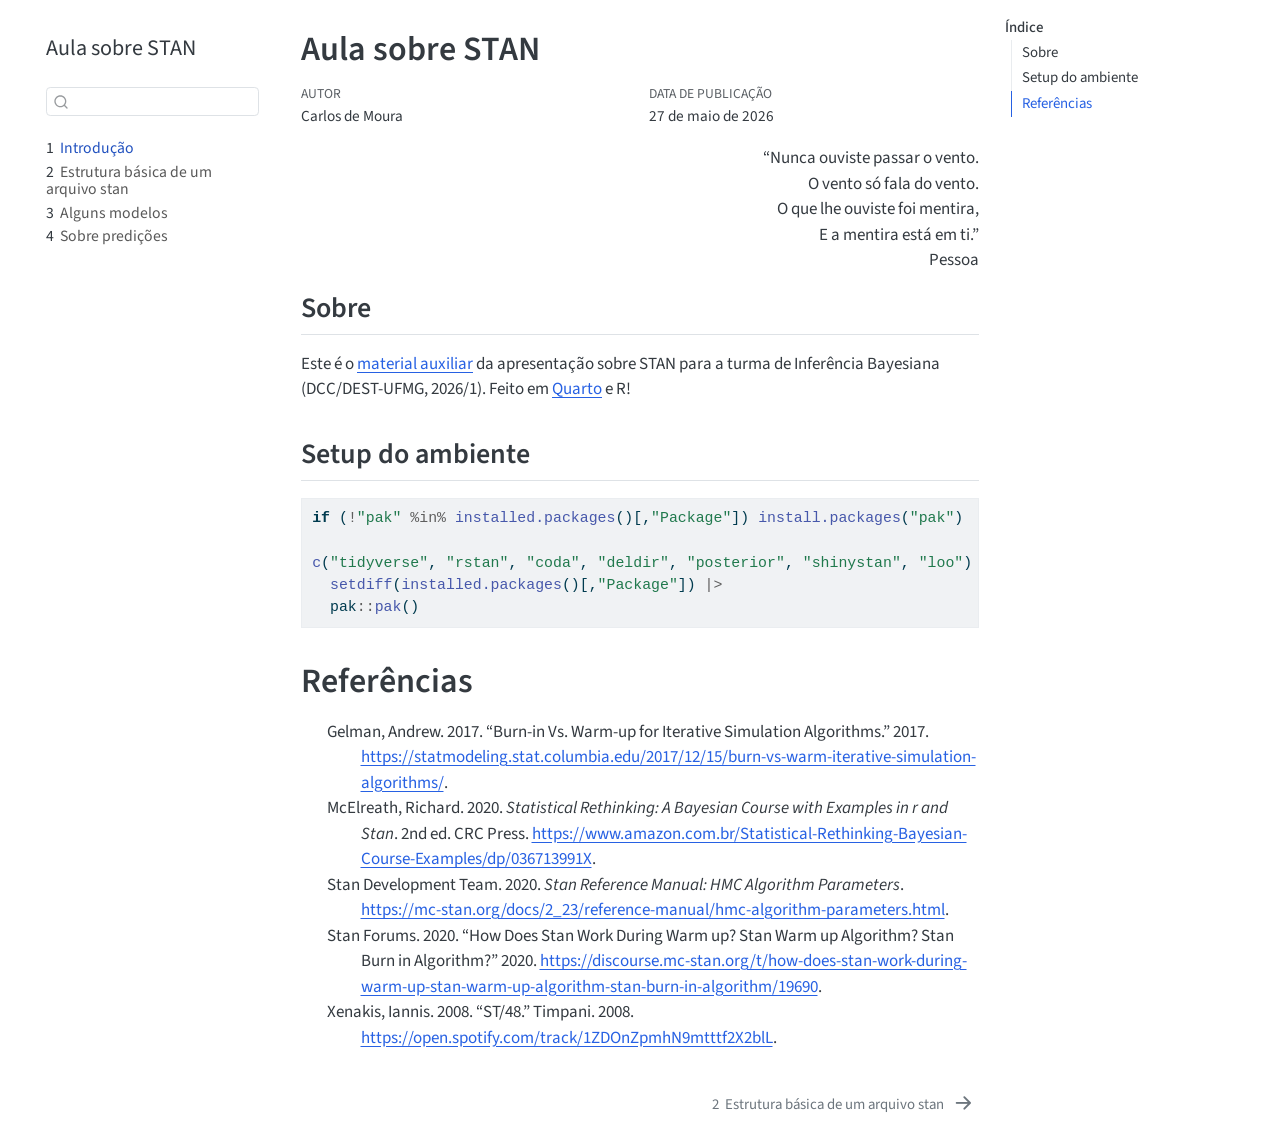
==== _book/index.html @ 3168f06a "test" ====
<!DOCTYPE html>
<html xmlns="http://www.w3.org/1999/xhtml" lang="pt" xml:lang="pt"><head>

<meta charset="utf-8">
<meta name="generator" content="quarto-1.8.26">

<meta name="viewport" content="width=device-width, initial-scale=1.0, user-scalable=yes">

<meta name="author" content="Carlos de Moura">

<title>Aula sobre STAN</title>
<style>
code{white-space: pre-wrap;}
span.smallcaps{font-variant: small-caps;}
div.columns{display: flex; gap: min(4vw, 1.5em);}
div.column{flex: auto; overflow-x: auto;}
div.hanging-indent{margin-left: 1.5em; text-indent: -1.5em;}
ul.task-list{list-style: none;}
ul.task-list li input[type="checkbox"] {
  width: 0.8em;
  margin: 0 0.8em 0.2em -1em; /* quarto-specific, see https://github.com/quarto-dev/quarto-cli/issues/4556 */ 
  vertical-align: middle;
}
/* CSS for syntax highlighting */
html { -webkit-text-size-adjust: 100%; }
pre > code.sourceCode { white-space: pre; position: relative; }
pre > code.sourceCode > span { display: inline-block; line-height: 1.25; }
pre > code.sourceCode > span:empty { height: 1.2em; }
.sourceCode { overflow: visible; }
code.sourceCode > span { color: inherit; text-decoration: inherit; }
div.sourceCode { margin: 1em 0; }
pre.sourceCode { margin: 0; }
@media screen {
div.sourceCode { overflow: auto; }
}
@media print {
pre > code.sourceCode { white-space: pre-wrap; }
pre > code.sourceCode > span { text-indent: -5em; padding-left: 5em; }
}
pre.numberSource code
  { counter-reset: source-line 0; }
pre.numberSource code > span
  { position: relative; left: -4em; counter-increment: source-line; }
pre.numberSource code > span > a:first-child::before
  { content: counter(source-line);
    position: relative; left: -1em; text-align: right; vertical-align: baseline;
    border: none; display: inline-block;
    -webkit-touch-callout: none; -webkit-user-select: none;
    -khtml-user-select: none; -moz-user-select: none;
    -ms-user-select: none; user-select: none;
    padding: 0 4px; width: 4em;
  }
pre.numberSource { margin-left: 3em;  padding-left: 4px; }
div.sourceCode
  {   }
@media screen {
pre > code.sourceCode > span > a:first-child::before { text-decoration: underline; }
}
/* CSS for citations */
div.csl-bib-body { }
div.csl-entry {
  clear: both;
  margin-bottom: 0em;
}
.hanging-indent div.csl-entry {
  margin-left:2em;
  text-indent:-2em;
}
div.csl-left-margin {
  min-width:2em;
  float:left;
}
div.csl-right-inline {
  margin-left:2em;
  padding-left:1em;
}
div.csl-indent {
  margin-left: 2em;
}</style>


<script src="site_libs/quarto-nav/quarto-nav.js"></script>
<script src="site_libs/quarto-nav/headroom.min.js"></script>
<script src="site_libs/clipboard/clipboard.min.js"></script>
<script src="site_libs/quarto-search/autocomplete.umd.js"></script>
<script src="site_libs/quarto-search/fuse.min.js"></script>
<script src="site_libs/quarto-search/quarto-search.js"></script>
<meta name="quarto:offset" content="./">
<link href="./basics.html" rel="next">
<script src="site_libs/quarto-html/quarto.js" type="module"></script>
<script src="site_libs/quarto-html/tabsets/tabsets.js" type="module"></script>
<script src="site_libs/quarto-html/axe/axe-check.js" type="module"></script>
<script src="site_libs/quarto-html/popper.min.js"></script>
<script src="site_libs/quarto-html/tippy.umd.min.js"></script>
<script src="site_libs/quarto-html/anchor.min.js"></script>
<link href="site_libs/quarto-html/tippy.css" rel="stylesheet">
<link href="site_libs/quarto-html/quarto-syntax-highlighting-587c61ba64f3a5504c4d52d930310e48.css" rel="stylesheet" id="quarto-text-highlighting-styles">
<script src="site_libs/bootstrap/bootstrap.min.js"></script>
<link href="site_libs/bootstrap/bootstrap-icons.css" rel="stylesheet">
<link href="site_libs/bootstrap/bootstrap-f99d413f438961673f22afa6e1fcf549.min.css" rel="stylesheet" append-hash="true" id="quarto-bootstrap" data-mode="light">
<script id="quarto-search-options" type="application/json">{
  "location": "sidebar",
  "copy-button": false,
  "collapse-after": 3,
  "panel-placement": "start",
  "type": "textbox",
  "limit": 50,
  "keyboard-shortcut": [
    "f",
    "/",
    "s"
  ],
  "show-item-context": false,
  "language": {
    "search-no-results-text": "Nenhum resultado",
    "search-matching-documents-text": "documentos correspondentes",
    "search-copy-link-title": "Copiar link para a busca",
    "search-hide-matches-text": "Esconder correspondências adicionais",
    "search-more-match-text": "mais correspondência neste documento",
    "search-more-matches-text": "mais correspondências neste documento",
    "search-clear-button-title": "Limpar",
    "search-text-placeholder": "",
    "search-detached-cancel-button-title": "Cancelar",
    "search-submit-button-title": "Enviar",
    "search-label": "Procurar"
  }
}</script>


</head>

<body class="nav-sidebar floating quarto-light">

<div id="quarto-search-results"></div>
  <header id="quarto-header" class="headroom fixed-top">
  <nav class="quarto-secondary-nav">
    <div class="container-fluid d-flex">
      <button type="button" class="quarto-btn-toggle btn" data-bs-toggle="collapse" role="button" data-bs-target=".quarto-sidebar-collapse-item" aria-controls="quarto-sidebar" aria-expanded="false" aria-label="Alternar barra lateral" onclick="if (window.quartoToggleHeadroom) { window.quartoToggleHeadroom(); }">
        <i class="bi bi-layout-text-sidebar-reverse"></i>
      </button>
        <nav class="quarto-page-breadcrumbs" aria-label="breadcrumb"><ol class="breadcrumb"><li class="breadcrumb-item"><a href="./index.html"><span class="chapter-number">1</span>&nbsp; <span class="chapter-title">Introdução</span></a></li></ol></nav>
        <a class="flex-grow-1" role="navigation" data-bs-toggle="collapse" data-bs-target=".quarto-sidebar-collapse-item" aria-controls="quarto-sidebar" aria-expanded="false" aria-label="Alternar barra lateral" onclick="if (window.quartoToggleHeadroom) { window.quartoToggleHeadroom(); }">      
        </a>
      <button type="button" class="btn quarto-search-button" aria-label="Procurar" onclick="window.quartoOpenSearch();">
        <i class="bi bi-search"></i>
      </button>
    </div>
  </nav>
</header>
<!-- content -->
<div id="quarto-content" class="quarto-container page-columns page-rows-contents page-layout-article">
<!-- sidebar -->
  <nav id="quarto-sidebar" class="sidebar collapse collapse-horizontal quarto-sidebar-collapse-item sidebar-navigation floating overflow-auto">
    <div class="pt-lg-2 mt-2 text-left sidebar-header">
    <div class="sidebar-title mb-0 py-0">
      <a href="./">Aula sobre STAN</a> 
    </div>
      </div>
        <div class="mt-2 flex-shrink-0 align-items-center">
        <div class="sidebar-search">
        <div id="quarto-search" class="" title="Procurar"></div>
        </div>
        </div>
    <div class="sidebar-menu-container"> 
    <ul class="list-unstyled mt-1">
        <li class="sidebar-item">
  <div class="sidebar-item-container"> 
  <a href="./index.html" class="sidebar-item-text sidebar-link active">
 <span class="menu-text"><span class="chapter-number">1</span>&nbsp; <span class="chapter-title">Introdução</span></span></a>
  </div>
</li>
        <li class="sidebar-item">
  <div class="sidebar-item-container"> 
  <a href="./basics.html" class="sidebar-item-text sidebar-link">
 <span class="menu-text"><span class="chapter-number">2</span>&nbsp; <span class="chapter-title">Estrutura básica de um arquivo stan</span></span></a>
  </div>
</li>
        <li class="sidebar-item">
  <div class="sidebar-item-container"> 
  <a href="./models.html" class="sidebar-item-text sidebar-link">
 <span class="menu-text"><span class="chapter-number">3</span>&nbsp; <span class="chapter-title">Alguns modelos</span></span></a>
  </div>
</li>
        <li class="sidebar-item">
  <div class="sidebar-item-container"> 
  <a href="./pred.html" class="sidebar-item-text sidebar-link">
 <span class="menu-text"><span class="chapter-number">4</span>&nbsp; <span class="chapter-title">Sobre predições</span></span></a>
  </div>
</li>
    </ul>
    </div>
</nav>
<div id="quarto-sidebar-glass" class="quarto-sidebar-collapse-item" data-bs-toggle="collapse" data-bs-target=".quarto-sidebar-collapse-item"></div>
<!-- margin-sidebar -->
    <div id="quarto-margin-sidebar" class="sidebar margin-sidebar">
        <nav id="TOC" role="doc-toc" class="toc-active">
    <h2 id="toc-title">Índice</h2>
   
  <ul>
  <li><a href="#sobre" id="toc-sobre" class="nav-link active" data-scroll-target="#sobre">Sobre</a></li>
  <li><a href="#setup-do-ambiente" id="toc-setup-do-ambiente" class="nav-link" data-scroll-target="#setup-do-ambiente">Setup do ambiente</a></li>
  <li><a href="#referências" id="toc-referências" class="nav-link" data-scroll-target="#referências">Referências</a></li>
  </ul>
</nav>
    </div>
<!-- main -->
<main class="content" id="quarto-document-content">

<header id="title-block-header" class="quarto-title-block default">
<div class="quarto-title">
<h1 class="title">Aula sobre STAN</h1>
</div>



<div class="quarto-title-meta">

    <div>
    <div class="quarto-title-meta-heading">Autor</div>
    <div class="quarto-title-meta-contents">
             <p>Carlos de Moura </p>
          </div>
  </div>
    
    <div>
    <div class="quarto-title-meta-heading">Data de Publicação</div>
    <div class="quarto-title-meta-contents">
      <p class="date">27 de maio de 2026</p>
    </div>
  </div>
  
    
  </div>
  


</header>


<div style="text-align: right">
<p>“Nunca ouviste passar o vento.<br> O vento só fala do vento.<br> O que lhe ouviste foi mentira,<br> E a mentira está em ti.”<br> Pessoa</p>
</div>
<section id="sobre" class="level2 unnumbered">
<h2 class="unnumbered anchored" data-anchor-id="sobre">Sobre</h2>
<p>Este é o <a href="https://github.com/carlosdemoura/2026_aula_stan_dani">material auxiliar</a> da apresentação sobre STAN para a turma de Inferência Bayesiana (DCC/DEST-UFMG, 2026/1). Feito em <a href="https://quarto.org/">Quarto</a> e R!</p>
</section>
<section id="setup-do-ambiente" class="level2 unnumbered">
<h2 class="unnumbered anchored" data-anchor-id="setup-do-ambiente">Setup do ambiente</h2>
<div class="cell">
<div class="code-copy-outer-scaffold"><div class="sourceCode cell-code" id="cb1"><pre class="sourceCode r code-with-copy"><code class="sourceCode r"><span id="cb1-1"><a href="#cb1-1" aria-hidden="true" tabindex="-1"></a><span class="cf">if</span> (<span class="sc">!</span><span class="st">"pak"</span> <span class="sc">%in%</span> <span class="fu">installed.packages</span>()[,<span class="st">"Package"</span>]) <span class="fu">install.packages</span>(<span class="st">"pak"</span>)</span>
<span id="cb1-2"><a href="#cb1-2" aria-hidden="true" tabindex="-1"></a></span>
<span id="cb1-3"><a href="#cb1-3" aria-hidden="true" tabindex="-1"></a><span class="fu">c</span>(<span class="st">"tidyverse"</span>, <span class="st">"rstan"</span>, <span class="st">"coda"</span>, <span class="st">"deldir"</span>, <span class="st">"posterior"</span>, <span class="st">"shinystan"</span>, <span class="st">"loo"</span>) <span class="sc">|&gt;</span></span>
<span id="cb1-4"><a href="#cb1-4" aria-hidden="true" tabindex="-1"></a>  <span class="fu">setdiff</span>(<span class="fu">installed.packages</span>()[,<span class="st">"Package"</span>]) <span class="sc">|&gt;</span></span>
<span id="cb1-5"><a href="#cb1-5" aria-hidden="true" tabindex="-1"></a>  pak<span class="sc">::</span><span class="fu">pak</span>()</span></code></pre></div><button title="Copiar para a área de transferência" class="code-copy-button"><i class="bi"></i></button></div>
</div>
</section>
<section id="referências" class="level1 unnumbered">
<h1 class="unnumbered">Referências</h1>
<div id="refs" class="references csl-bib-body hanging-indent" data-entry-spacing="0" role="list">
<div id="ref-gelman_burnin" class="csl-entry" role="listitem">
Gelman, Andrew. 2017. <span>“Burn-in Vs. Warm-up for Iterative
Simulation Algorithms.”</span> 2017. <a href="https://statmodeling.stat.columbia.edu/2017/12/15/burn-vs-warm-iterative-simulation-algorithms/">https://statmodeling.stat.columbia.edu/2017/12/15/burn-vs-warm-iterative-simulation-algorithms/</a>.
</div>
<div id="ref-mcelreath" class="csl-entry" role="listitem">
McElreath, Richard. 2020. <em>Statistical Rethinking: A Bayesian Course
with Examples in r and Stan</em>. 2nd ed. CRC Press. <a href="https://www.amazon.com.br/Statistical-Rethinking-Bayesian-Course-Examples/dp/036713991X">https://www.amazon.com.br/Statistical-Rethinking-Bayesian-Course-Examples/dp/036713991X</a>.
</div>
<div id="ref-stan_reference_manual" class="csl-entry" role="listitem">
Stan Development Team. 2020. <em>Stan Reference Manual: HMC Algorithm
Parameters</em>. <a href="https://mc-stan.org/docs/2_23/reference-manual/hmc-algorithm-parameters.html">https://mc-stan.org/docs/2_23/reference-manual/hmc-algorithm-parameters.html</a>.
</div>
<div id="ref-stan_forum_warmup" class="csl-entry" role="listitem">
Stan Forums. 2020. <span>“How Does Stan Work During Warm up? Stan Warm
up Algorithm? Stan Burn in Algorithm?”</span> 2020. <a href="https://discourse.mc-stan.org/t/how-does-stan-work-during-warm-up-stan-warm-up-algorithm-stan-burn-in-algorithm/19690">https://discourse.mc-stan.org/t/how-does-stan-work-during-warm-up-stan-warm-up-algorithm-stan-burn-in-algorithm/19690</a>.
</div>
<div id="ref-xenakis" class="csl-entry" role="listitem">
Xenakis, Iannis. 2008. <span>“ST/48.”</span> Timpani. 2008. <a href="https://open.spotify.com/track/1ZDOnZpmhN9mtttf2X2blL">https://open.spotify.com/track/1ZDOnZpmhN9mtttf2X2blL</a>.
</div>
</div>


</section>

</main> <!-- /main -->
<script id="quarto-html-after-body" type="application/javascript">
  window.document.addEventListener("DOMContentLoaded", function (event) {
    const icon = "";
    const anchorJS = new window.AnchorJS();
    anchorJS.options = {
      placement: 'right',
      icon: icon
    };
    anchorJS.add('.anchored');
    const isCodeAnnotation = (el) => {
      for (const clz of el.classList) {
        if (clz.startsWith('code-annotation-')) {                     
          return true;
        }
      }
      return false;
    }
    const onCopySuccess = function(e) {
      // button target
      const button = e.trigger;
      // don't keep focus
      button.blur();
      // flash "checked"
      button.classList.add('code-copy-button-checked');
      var currentTitle = button.getAttribute("title");
      button.setAttribute("title", "Copiada");
      let tooltip;
      if (window.bootstrap) {
        button.setAttribute("data-bs-toggle", "tooltip");
        button.setAttribute("data-bs-placement", "left");
        button.setAttribute("data-bs-title", "Copiada");
        tooltip = new bootstrap.Tooltip(button, 
          { trigger: "manual", 
            customClass: "code-copy-button-tooltip",
            offset: [0, -8]});
        tooltip.show();    
      }
      setTimeout(function() {
        if (tooltip) {
          tooltip.hide();
          button.removeAttribute("data-bs-title");
          button.removeAttribute("data-bs-toggle");
          button.removeAttribute("data-bs-placement");
        }
        button.setAttribute("title", currentTitle);
        button.classList.remove('code-copy-button-checked');
      }, 1000);
      // clear code selection
      e.clearSelection();
    }
    const getTextToCopy = function(trigger) {
      const outerScaffold = trigger.parentElement.cloneNode(true);
      const codeEl = outerScaffold.querySelector('code');
      for (const childEl of codeEl.children) {
        if (isCodeAnnotation(childEl)) {
          childEl.remove();
        }
      }
      return codeEl.innerText;
    }
    const clipboard = new window.ClipboardJS('.code-copy-button:not([data-in-quarto-modal])', {
      text: getTextToCopy
    });
    clipboard.on('success', onCopySuccess);
    if (window.document.getElementById('quarto-embedded-source-code-modal')) {
      const clipboardModal = new window.ClipboardJS('.code-copy-button[data-in-quarto-modal]', {
        text: getTextToCopy,
        container: window.document.getElementById('quarto-embedded-source-code-modal')
      });
      clipboardModal.on('success', onCopySuccess);
    }
      var localhostRegex = new RegExp(/^(?:http|https):\/\/localhost\:?[0-9]*\//);
      var mailtoRegex = new RegExp(/^mailto:/);
        var filterRegex = new RegExp('/' + window.location.host + '/');
      var isInternal = (href) => {
          return filterRegex.test(href) || localhostRegex.test(href) || mailtoRegex.test(href);
      }
      // Inspect non-navigation links and adorn them if external
     var links = window.document.querySelectorAll('a[href]:not(.nav-link):not(.navbar-brand):not(.toc-action):not(.sidebar-link):not(.sidebar-item-toggle):not(.pagination-link):not(.no-external):not([aria-hidden]):not(.dropdown-item):not(.quarto-navigation-tool):not(.about-link)');
      for (var i=0; i<links.length; i++) {
        const link = links[i];
        if (!isInternal(link.href)) {
          // undo the damage that might have been done by quarto-nav.js in the case of
          // links that we want to consider external
          if (link.dataset.originalHref !== undefined) {
            link.href = link.dataset.originalHref;
          }
        }
      }
    function tippyHover(el, contentFn, onTriggerFn, onUntriggerFn) {
      const config = {
        allowHTML: true,
        maxWidth: 500,
        delay: 100,
        arrow: false,
        appendTo: function(el) {
            return el.parentElement;
        },
        interactive: true,
        interactiveBorder: 10,
        theme: 'quarto',
        placement: 'bottom-start',
      };
      if (contentFn) {
        config.content = contentFn;
      }
      if (onTriggerFn) {
        config.onTrigger = onTriggerFn;
      }
      if (onUntriggerFn) {
        config.onUntrigger = onUntriggerFn;
      }
      window.tippy(el, config); 
    }
    const noterefs = window.document.querySelectorAll('a[role="doc-noteref"]');
    for (var i=0; i<noterefs.length; i++) {
      const ref = noterefs[i];
      tippyHover(ref, function() {
        // use id or data attribute instead here
        let href = ref.getAttribute('data-footnote-href') || ref.getAttribute('href');
        try { href = new URL(href).hash; } catch {}
        const id = href.replace(/^#\/?/, "");
        const note = window.document.getElementById(id);
        if (note) {
          return note.innerHTML;
        } else {
          return "";
        }
      });
    }
    const xrefs = window.document.querySelectorAll('a.quarto-xref');
    const processXRef = (id, note) => {
      // Strip column container classes
      const stripColumnClz = (el) => {
        el.classList.remove("page-full", "page-columns");
        if (el.children) {
          for (const child of el.children) {
            stripColumnClz(child);
          }
        }
      }
      stripColumnClz(note)
      if (id === null || id.startsWith('sec-')) {
        // Special case sections, only their first couple elements
        const container = document.createElement("div");
        if (note.children && note.children.length > 2) {
          container.appendChild(note.children[0].cloneNode(true));
          for (let i = 1; i < note.children.length; i++) {
            const child = note.children[i];
            if (child.tagName === "P" && child.innerText === "") {
              continue;
            } else {
              container.appendChild(child.cloneNode(true));
              break;
            }
          }
          if (window.Quarto?.typesetMath) {
            window.Quarto.typesetMath(container);
          }
          return container.innerHTML
        } else {
          if (window.Quarto?.typesetMath) {
            window.Quarto.typesetMath(note);
          }
          return note.innerHTML;
        }
      } else {
        // Remove any anchor links if they are present
        const anchorLink = note.querySelector('a.anchorjs-link');
        if (anchorLink) {
          anchorLink.remove();
        }
        if (window.Quarto?.typesetMath) {
          window.Quarto.typesetMath(note);
        }
        if (note.classList.contains("callout")) {
          return note.outerHTML;
        } else {
          return note.innerHTML;
        }
      }
    }
    for (var i=0; i<xrefs.length; i++) {
      const xref = xrefs[i];
      tippyHover(xref, undefined, function(instance) {
        instance.disable();
        let url = xref.getAttribute('href');
        let hash = undefined; 
        if (url.startsWith('#')) {
          hash = url;
        } else {
          try { hash = new URL(url).hash; } catch {}
        }
        if (hash) {
          const id = hash.replace(/^#\/?/, "");
          const note = window.document.getElementById(id);
          if (note !== null) {
            try {
              const html = processXRef(id, note.cloneNode(true));
              instance.setContent(html);
            } finally {
              instance.enable();
              instance.show();
            }
          } else {
            // See if we can fetch this
            fetch(url.split('#')[0])
            .then(res => res.text())
            .then(html => {
              const parser = new DOMParser();
              const htmlDoc = parser.parseFromString(html, "text/html");
              const note = htmlDoc.getElementById(id);
              if (note !== null) {
                const html = processXRef(id, note);
                instance.setContent(html);
              } 
            }).finally(() => {
              instance.enable();
              instance.show();
            });
          }
        } else {
          // See if we can fetch a full url (with no hash to target)
          // This is a special case and we should probably do some content thinning / targeting
          fetch(url)
          .then(res => res.text())
          .then(html => {
            const parser = new DOMParser();
            const htmlDoc = parser.parseFromString(html, "text/html");
            const note = htmlDoc.querySelector('main.content');
            if (note !== null) {
              // This should only happen for chapter cross references
              // (since there is no id in the URL)
              // remove the first header
              if (note.children.length > 0 && note.children[0].tagName === "HEADER") {
                note.children[0].remove();
              }
              const html = processXRef(null, note);
              instance.setContent(html);
            } 
          }).finally(() => {
            instance.enable();
            instance.show();
          });
        }
      }, function(instance) {
      });
    }
        let selectedAnnoteEl;
        const selectorForAnnotation = ( cell, annotation) => {
          let cellAttr = 'data-code-cell="' + cell + '"';
          let lineAttr = 'data-code-annotation="' +  annotation + '"';
          const selector = 'span[' + cellAttr + '][' + lineAttr + ']';
          return selector;
        }
        const selectCodeLines = (annoteEl) => {
          const doc = window.document;
          const targetCell = annoteEl.getAttribute("data-target-cell");
          const targetAnnotation = annoteEl.getAttribute("data-target-annotation");
          const annoteSpan = window.document.querySelector(selectorForAnnotation(targetCell, targetAnnotation));
          const lines = annoteSpan.getAttribute("data-code-lines").split(",");
          const lineIds = lines.map((line) => {
            return targetCell + "-" + line;
          })
          let top = null;
          let height = null;
          let parent = null;
          if (lineIds.length > 0) {
              //compute the position of the single el (top and bottom and make a div)
              const el = window.document.getElementById(lineIds[0]);
              top = el.offsetTop;
              height = el.offsetHeight;
              parent = el.parentElement.parentElement;
            if (lineIds.length > 1) {
              const lastEl = window.document.getElementById(lineIds[lineIds.length - 1]);
              const bottom = lastEl.offsetTop + lastEl.offsetHeight;
              height = bottom - top;
            }
            if (top !== null && height !== null && parent !== null) {
              // cook up a div (if necessary) and position it 
              let div = window.document.getElementById("code-annotation-line-highlight");
              if (div === null) {
                div = window.document.createElement("div");
                div.setAttribute("id", "code-annotation-line-highlight");
                div.style.position = 'absolute';
                parent.appendChild(div);
              }
              div.style.top = top - 2 + "px";
              div.style.height = height + 4 + "px";
              div.style.left = 0;
              let gutterDiv = window.document.getElementById("code-annotation-line-highlight-gutter");
              if (gutterDiv === null) {
                gutterDiv = window.document.createElement("div");
                gutterDiv.setAttribute("id", "code-annotation-line-highlight-gutter");
                gutterDiv.style.position = 'absolute';
                const codeCell = window.document.getElementById(targetCell);
                const gutter = codeCell.querySelector('.code-annotation-gutter');
                gutter.appendChild(gutterDiv);
              }
              gutterDiv.style.top = top - 2 + "px";
              gutterDiv.style.height = height + 4 + "px";
            }
            selectedAnnoteEl = annoteEl;
          }
        };
        const unselectCodeLines = () => {
          const elementsIds = ["code-annotation-line-highlight", "code-annotation-line-highlight-gutter"];
          elementsIds.forEach((elId) => {
            const div = window.document.getElementById(elId);
            if (div) {
              div.remove();
            }
          });
          selectedAnnoteEl = undefined;
        };
          // Handle positioning of the toggle
      window.addEventListener(
        "resize",
        throttle(() => {
          elRect = undefined;
          if (selectedAnnoteEl) {
            selectCodeLines(selectedAnnoteEl);
          }
        }, 10)
      );
      function throttle(fn, ms) {
      let throttle = false;
      let timer;
        return (...args) => {
          if(!throttle) { // first call gets through
              fn.apply(this, args);
              throttle = true;
          } else { // all the others get throttled
              if(timer) clearTimeout(timer); // cancel #2
              timer = setTimeout(() => {
                fn.apply(this, args);
                timer = throttle = false;
              }, ms);
          }
        };
      }
        // Attach click handler to the DT
        const annoteDls = window.document.querySelectorAll('dt[data-target-cell]');
        for (const annoteDlNode of annoteDls) {
          annoteDlNode.addEventListener('click', (event) => {
            const clickedEl = event.target;
            if (clickedEl !== selectedAnnoteEl) {
              unselectCodeLines();
              const activeEl = window.document.querySelector('dt[data-target-cell].code-annotation-active');
              if (activeEl) {
                activeEl.classList.remove('code-annotation-active');
              }
              selectCodeLines(clickedEl);
              clickedEl.classList.add('code-annotation-active');
            } else {
              // Unselect the line
              unselectCodeLines();
              clickedEl.classList.remove('code-annotation-active');
            }
          });
        }
    const findCites = (el) => {
      const parentEl = el.parentElement;
      if (parentEl) {
        const cites = parentEl.dataset.cites;
        if (cites) {
          return {
            el,
            cites: cites.split(' ')
          };
        } else {
          return findCites(el.parentElement)
        }
      } else {
        return undefined;
      }
    };
    var bibliorefs = window.document.querySelectorAll('a[role="doc-biblioref"]');
    for (var i=0; i<bibliorefs.length; i++) {
      const ref = bibliorefs[i];
      const citeInfo = findCites(ref);
      if (citeInfo) {
        tippyHover(citeInfo.el, function() {
          var popup = window.document.createElement('div');
          citeInfo.cites.forEach(function(cite) {
            var citeDiv = window.document.createElement('div');
            citeDiv.classList.add('hanging-indent');
            citeDiv.classList.add('csl-entry');
            var biblioDiv = window.document.getElementById('ref-' + cite);
            if (biblioDiv) {
              citeDiv.innerHTML = biblioDiv.innerHTML;
            }
            popup.appendChild(citeDiv);
          });
          return popup.innerHTML;
        });
      }
    }
  });
  </script>
<nav class="page-navigation">
  <div class="nav-page nav-page-previous">
  </div>
  <div class="nav-page nav-page-next">
      <a href="./basics.html" class="pagination-link" aria-label="Estrutura básica de um arquivo stan">
        <span class="nav-page-text"><span class="chapter-number">2</span>&nbsp; <span class="chapter-title">Estrutura básica de um arquivo stan</span></span> <i class="bi bi-arrow-right-short"></i>
      </a>
  </div>
</nav>
</div> <!-- /content -->




</body></html>
---- _book/site_libs/quarto-html/tippy.css ----
.tippy-box[data-animation=fade][data-state=hidden]{opacity:0}[data-tippy-root]{max-width:calc(100vw - 10px)}.tippy-box{position:relative;background-color:#333;color:#fff;border-radius:4px;font-size:14px;line-height:1.4;white-space:normal;outline:0;transition-property:transform,visibility,opacity}.tippy-box[data-placement^=top]>.tippy-arrow{bottom:0}.tippy-box[data-placement^=top]>.tippy-arrow:before{bottom:-7px;left:0;border-width:8px 8px 0;border-top-color:initial;transform-origin:center top}.tippy-box[data-placement^=bottom]>.tippy-arrow{top:0}.tippy-box[data-placement^=bottom]>.tippy-arrow:before{top:-7px;left:0;border-width:0 8px 8px;border-bottom-color:initial;transform-origin:center bottom}.tippy-box[data-placement^=left]>.tippy-arrow{right:0}.tippy-box[data-placement^=left]>.tippy-arrow:before{border-width:8px 0 8px 8px;border-left-color:initial;right:-7px;transform-origin:center left}.tippy-box[data-placement^=right]>.tippy-arrow{left:0}.tippy-box[data-placement^=right]>.tippy-arrow:before{left:-7px;border-width:8px 8px 8px 0;border-right-color:initial;transform-origin:center right}.tippy-box[data-inertia][data-state=visible]{transition-timing-function:cubic-bezier(.54,1.5,.38,1.11)}.tippy-arrow{width:16px;height:16px;color:#333}.tippy-arrow:before{content:"";position:absolute;border-color:transparent;border-style:solid}.tippy-content{position:relative;padding:5px 9px;z-index:1}
---- _book/site_libs/quarto-html/quarto-syntax-highlighting-587c61ba64f3a5504c4d52d930310e48.css ----
/* quarto syntax highlight colors */
:root {
  --quarto-hl-ot-color: #003B4F;
  --quarto-hl-at-color: #657422;
  --quarto-hl-ss-color: #20794D;
  --quarto-hl-an-color: #5E5E5E;
  --quarto-hl-fu-color: #4758AB;
  --quarto-hl-st-color: #20794D;
  --quarto-hl-cf-color: #003B4F;
  --quarto-hl-op-color: #5E5E5E;
  --quarto-hl-er-color: #AD0000;
  --quarto-hl-bn-color: #AD0000;
  --quarto-hl-al-color: #AD0000;
  --quarto-hl-va-color: #111111;
  --quarto-hl-bu-color: inherit;
  --quarto-hl-ex-color: inherit;
  --quarto-hl-pp-color: #AD0000;
  --quarto-hl-in-color: #5E5E5E;
  --quarto-hl-vs-color: #20794D;
  --quarto-hl-wa-color: #5E5E5E;
  --quarto-hl-do-color: #5E5E5E;
  --quarto-hl-im-color: #00769E;
  --quarto-hl-ch-color: #20794D;
  --quarto-hl-dt-color: #AD0000;
  --quarto-hl-fl-color: #AD0000;
  --quarto-hl-co-color: #5E5E5E;
  --quarto-hl-cv-color: #5E5E5E;
  --quarto-hl-cn-color: #8f5902;
  --quarto-hl-sc-color: #5E5E5E;
  --quarto-hl-dv-color: #AD0000;
  --quarto-hl-kw-color: #003B4F;
}

/* other quarto variables */
:root {
  --quarto-font-monospace: SFMono-Regular, Menlo, Monaco, Consolas, "Liberation Mono", "Courier New", monospace;
}

/* syntax highlight based on Pandoc's rules */
pre > code.sourceCode > span {
  color: #003B4F;
}

code.sourceCode > span {
  color: #003B4F;
}

div.sourceCode,
div.sourceCode pre.sourceCode {
  color: #003B4F;
}

/* Normal */
code span {
  color: #003B4F;
}

/* Alert */
code span.al {
  color: #AD0000;
  font-style: inherit;
}

/* Annotation */
code span.an {
  color: #5E5E5E;
  font-style: inherit;
}

/* Attribute */
code span.at {
  color: #657422;
  font-style: inherit;
}

/* BaseN */
code span.bn {
  color: #AD0000;
  font-style: inherit;
}

/* BuiltIn */
code span.bu {
  font-style: inherit;
}

/* ControlFlow */
code span.cf {
  color: #003B4F;
  font-weight: bold;
  font-style: inherit;
}

/* Char */
code span.ch {
  color: #20794D;
  font-style: inherit;
}

/* Constant */
code span.cn {
  color: #8f5902;
  font-style: inherit;
}

/* Comment */
code span.co {
  color: #5E5E5E;
  font-style: inherit;
}

/* CommentVar */
code span.cv {
  color: #5E5E5E;
  font-style: italic;
}

/* Documentation */
code span.do {
  color: #5E5E5E;
  font-style: italic;
}

/* DataType */
code span.dt {
  color: #AD0000;
  font-style: inherit;
}

/* DecVal */
code span.dv {
  color: #AD0000;
  font-style: inherit;
}

/* Error */
code span.er {
  color: #AD0000;
  font-style: inherit;
}

/* Extension */
code span.ex {
  font-style: inherit;
}

/* Float */
code span.fl {
  color: #AD0000;
  font-style: inherit;
}

/* Function */
code span.fu {
  color: #4758AB;
  font-style: inherit;
}

/* Import */
code span.im {
  color: #00769E;
  font-style: inherit;
}

/* Information */
code span.in {
  color: #5E5E5E;
  font-style: inherit;
}

/* Keyword */
code span.kw {
  color: #003B4F;
  font-weight: bold;
  font-style: inherit;
}

/* Operator */
code span.op {
  color: #5E5E5E;
  font-style: inherit;
}

/* Other */
code span.ot {
  color: #003B4F;
  font-style: inherit;
}

/* Preprocessor */
code span.pp {
  color: #AD0000;
  font-style: inherit;
}

/* SpecialChar */
code span.sc {
  color: #5E5E5E;
  font-style: inherit;
}

/* SpecialString */
code span.ss {
  color: #20794D;
  font-style: inherit;
}

/* String */
code span.st {
  color: #20794D;
  font-style: inherit;
}

/* Variable */
code span.va {
  color: #111111;
  font-style: inherit;
}

/* VerbatimString */
code span.vs {
  color: #20794D;
  font-style: inherit;
}

/* Warning */
code span.wa {
  color: #5E5E5E;
  font-style: italic;
}

.prevent-inlining {
  content: "</";
}

/*# sourceMappingURL=2dce1cc6c82594539e1579de68416b47.css.map */
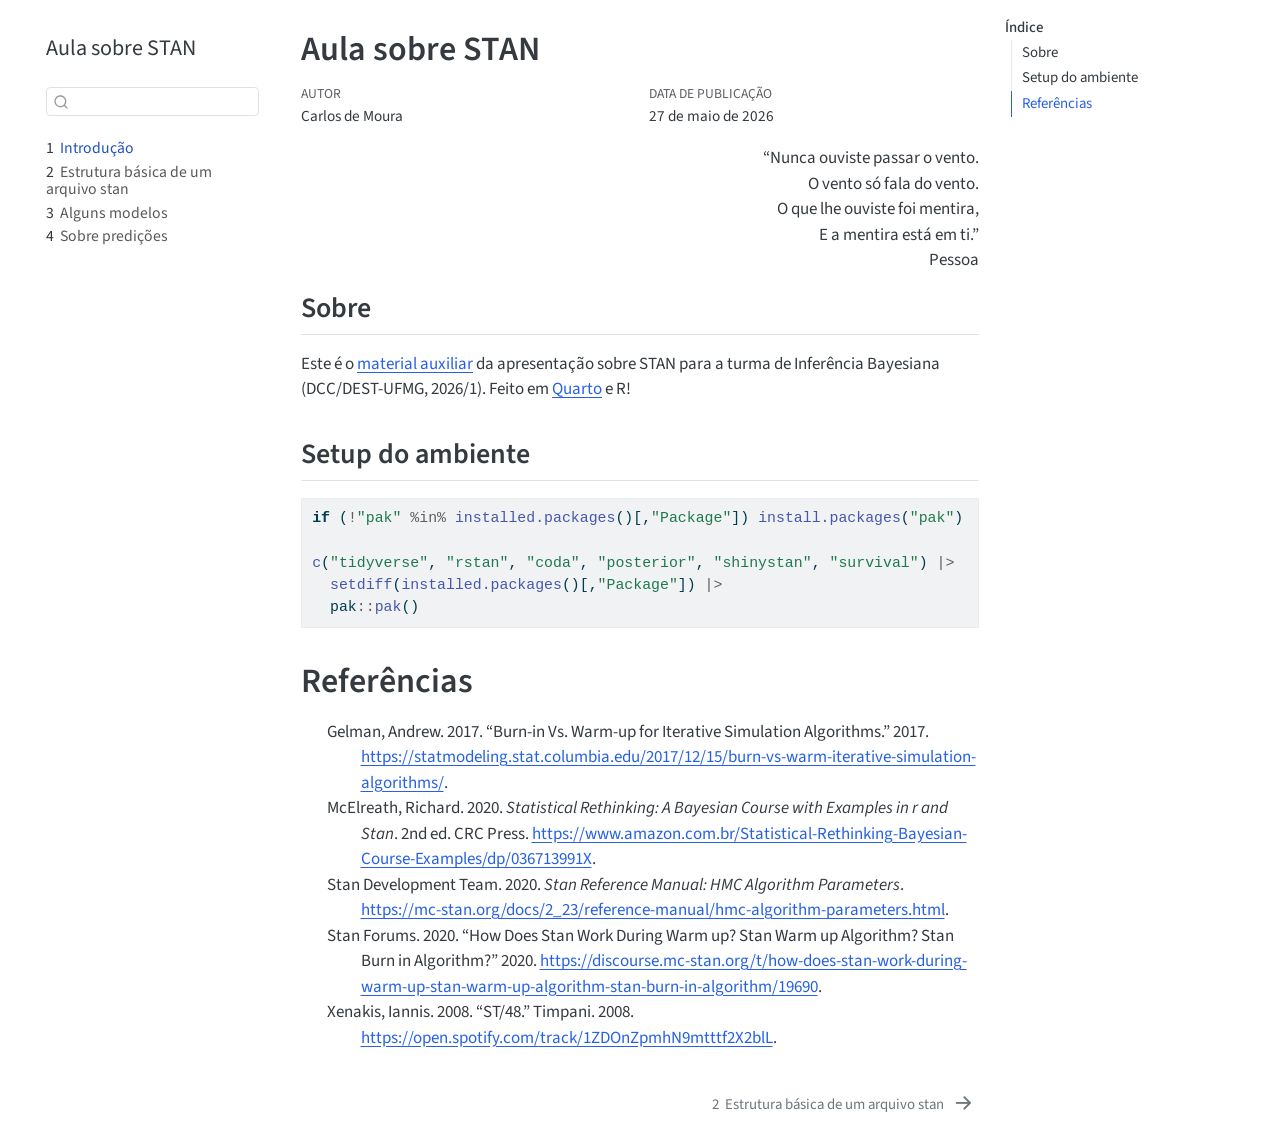
==== commit d5123670: "+isoladores" ====
--- a/_book/index.html
+++ b/_book/index.html
@@ -249,7 +249,7 @@
 <div class="cell">
 <div class="code-copy-outer-scaffold"><div class="sourceCode cell-code" id="cb1"><pre class="sourceCode r code-with-copy"><code class="sourceCode r"><span id="cb1-1"><a href="#cb1-1" aria-hidden="true" tabindex="-1"></a><span class="cf">if</span> (<span class="sc">!</span><span class="st">"pak"</span> <span class="sc">%in%</span> <span class="fu">installed.packages</span>()[,<span class="st">"Package"</span>]) <span class="fu">install.packages</span>(<span class="st">"pak"</span>)</span>
 <span id="cb1-2"><a href="#cb1-2" aria-hidden="true" tabindex="-1"></a></span>
-<span id="cb1-3"><a href="#cb1-3" aria-hidden="true" tabindex="-1"></a><span class="fu">c</span>(<span class="st">"tidyverse"</span>, <span class="st">"rstan"</span>, <span class="st">"coda"</span>, <span class="st">"deldir"</span>, <span class="st">"posterior"</span>, <span class="st">"shinystan"</span>, <span class="st">"loo"</span>) <span class="sc">|&gt;</span></span>
+<span id="cb1-3"><a href="#cb1-3" aria-hidden="true" tabindex="-1"></a><span class="fu">c</span>(<span class="st">"tidyverse"</span>, <span class="st">"rstan"</span>, <span class="st">"coda"</span>, <span class="st">"posterior"</span>, <span class="st">"shinystan"</span>, <span class="st">"survival"</span>) <span class="sc">|&gt;</span></span>
 <span id="cb1-4"><a href="#cb1-4" aria-hidden="true" tabindex="-1"></a>  <span class="fu">setdiff</span>(<span class="fu">installed.packages</span>()[,<span class="st">"Package"</span>]) <span class="sc">|&gt;</span></span>
 <span id="cb1-5"><a href="#cb1-5" aria-hidden="true" tabindex="-1"></a>  pak<span class="sc">::</span><span class="fu">pak</span>()</span></code></pre></div><button title="Copiar para a área de transferência" class="code-copy-button"><i class="bi"></i></button></div>
 </div>
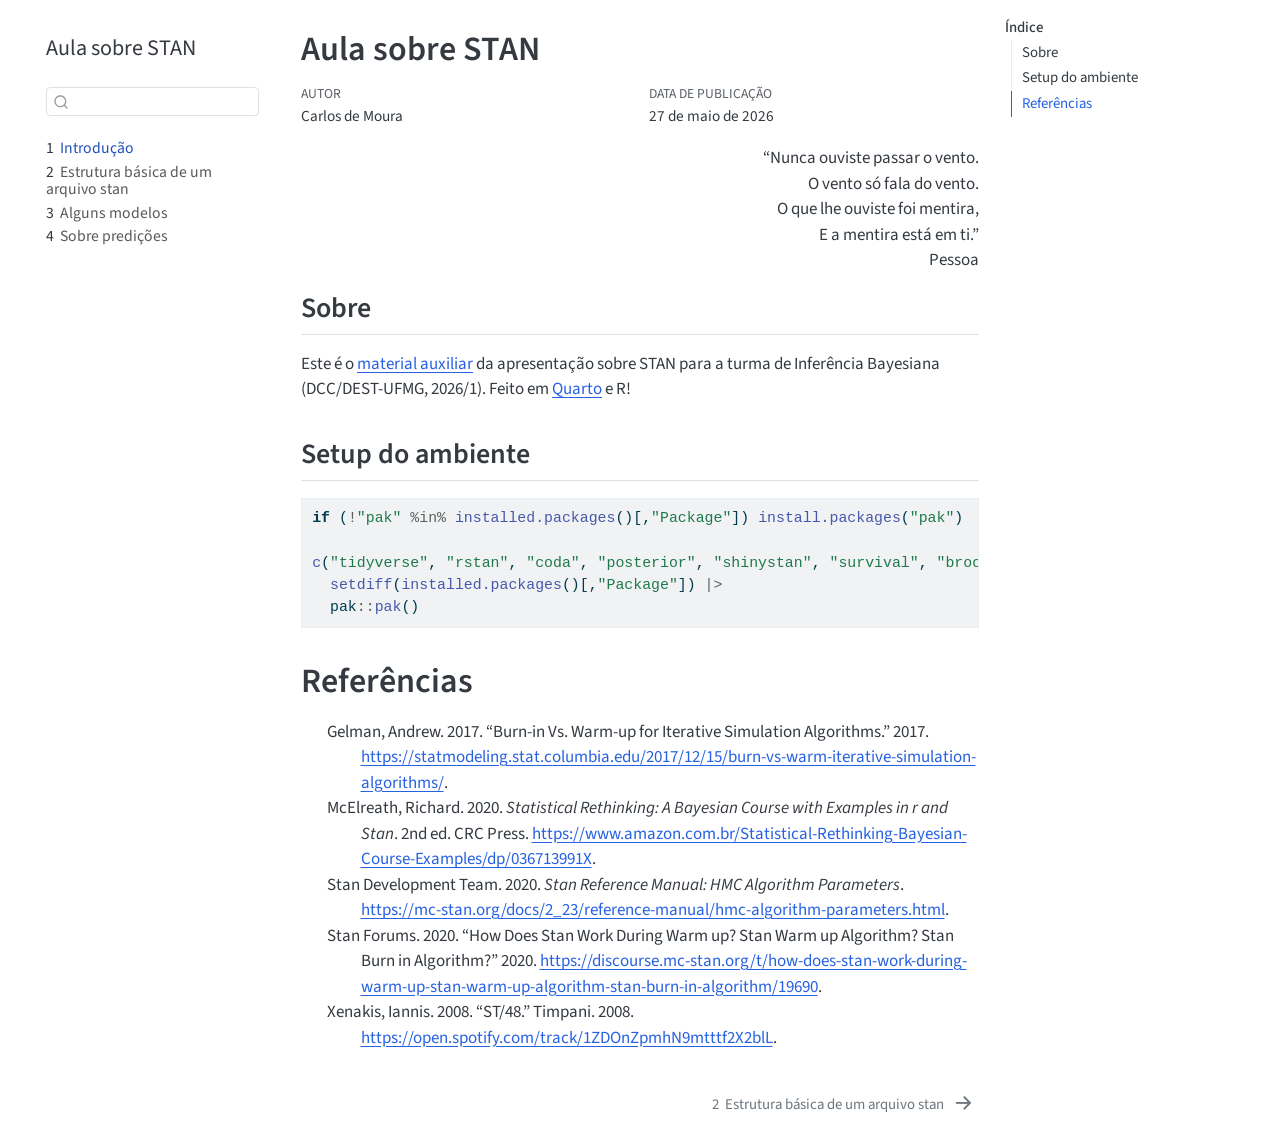
==== commit 4f4fccd1: "+surv" ====
--- a/_book/index.html
+++ b/_book/index.html
@@ -249,7 +249,7 @@
 <div class="cell">
 <div class="code-copy-outer-scaffold"><div class="sourceCode cell-code" id="cb1"><pre class="sourceCode r code-with-copy"><code class="sourceCode r"><span id="cb1-1"><a href="#cb1-1" aria-hidden="true" tabindex="-1"></a><span class="cf">if</span> (<span class="sc">!</span><span class="st">"pak"</span> <span class="sc">%in%</span> <span class="fu">installed.packages</span>()[,<span class="st">"Package"</span>]) <span class="fu">install.packages</span>(<span class="st">"pak"</span>)</span>
 <span id="cb1-2"><a href="#cb1-2" aria-hidden="true" tabindex="-1"></a></span>
-<span id="cb1-3"><a href="#cb1-3" aria-hidden="true" tabindex="-1"></a><span class="fu">c</span>(<span class="st">"tidyverse"</span>, <span class="st">"rstan"</span>, <span class="st">"coda"</span>, <span class="st">"posterior"</span>, <span class="st">"shinystan"</span>, <span class="st">"survival"</span>) <span class="sc">|&gt;</span></span>
+<span id="cb1-3"><a href="#cb1-3" aria-hidden="true" tabindex="-1"></a><span class="fu">c</span>(<span class="st">"tidyverse"</span>, <span class="st">"rstan"</span>, <span class="st">"coda"</span>, <span class="st">"posterior"</span>, <span class="st">"shinystan"</span>, <span class="st">"survival"</span>, <span class="st">"broom"</span>) <span class="sc">|&gt;</span></span>
 <span id="cb1-4"><a href="#cb1-4" aria-hidden="true" tabindex="-1"></a>  <span class="fu">setdiff</span>(<span class="fu">installed.packages</span>()[,<span class="st">"Package"</span>]) <span class="sc">|&gt;</span></span>
 <span id="cb1-5"><a href="#cb1-5" aria-hidden="true" tabindex="-1"></a>  pak<span class="sc">::</span><span class="fu">pak</span>()</span></code></pre></div><button title="Copiar para a área de transferência" class="code-copy-button"><i class="bi"></i></button></div>
 </div>
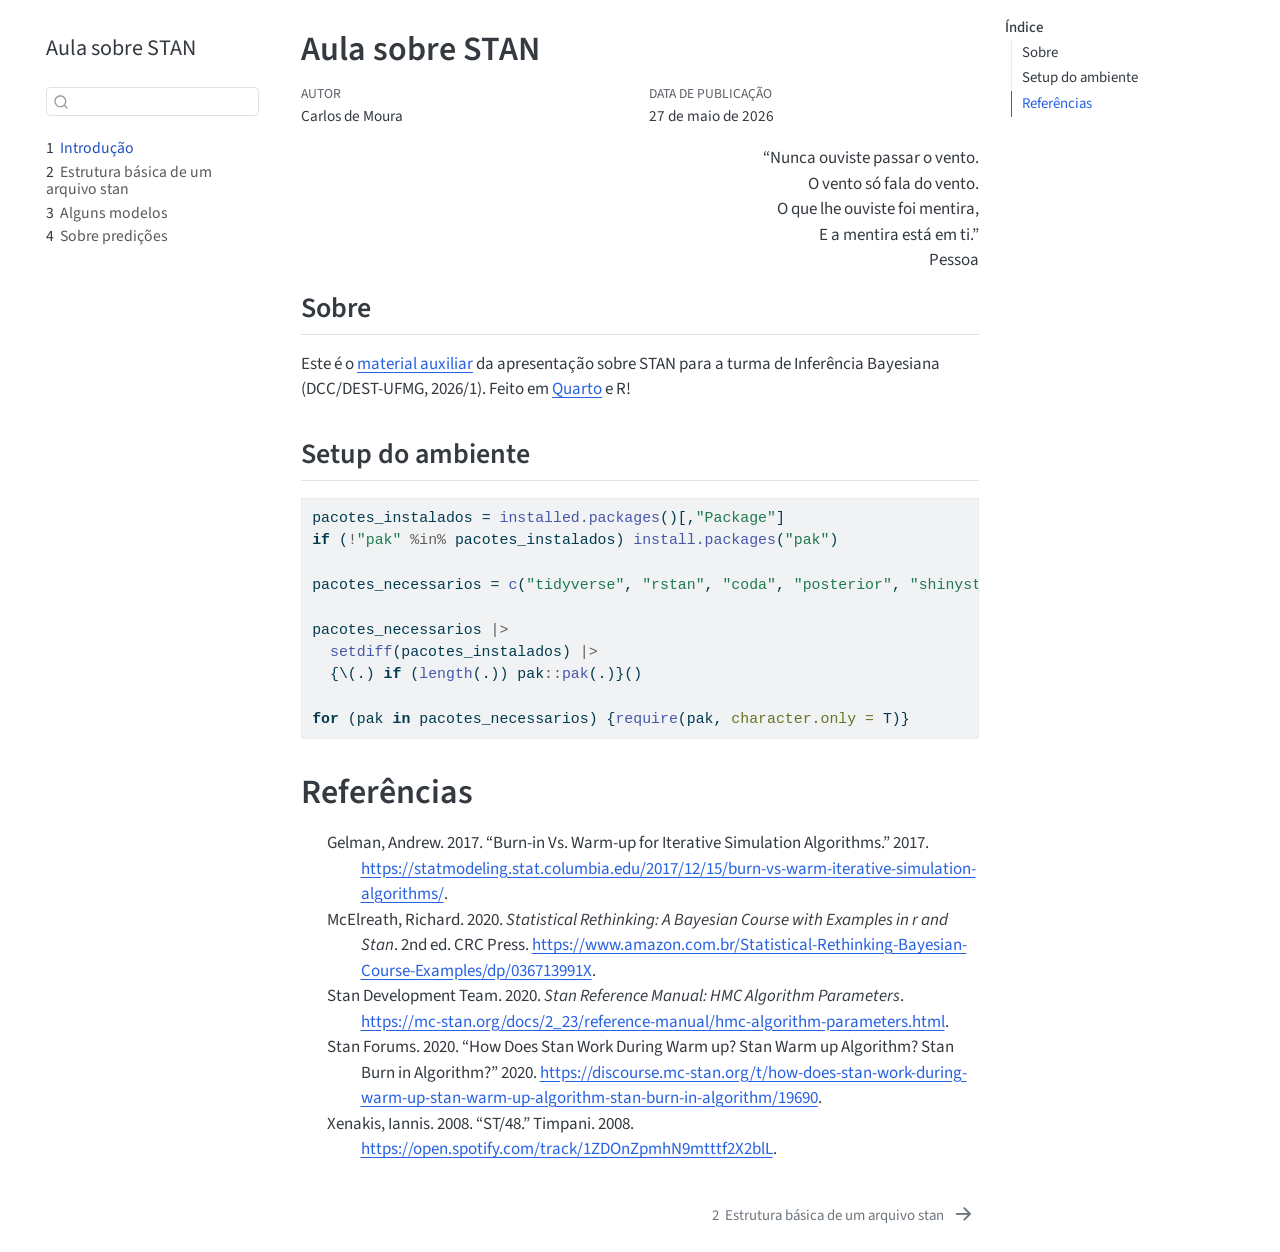
==== commit 6fdf7e24: "temp now sc" ====
--- a/_book/index.html
+++ b/_book/index.html
@@ -247,11 +247,16 @@
 <section id="setup-do-ambiente" class="level2 unnumbered">
 <h2 class="unnumbered anchored" data-anchor-id="setup-do-ambiente">Setup do ambiente</h2>
 <div class="cell">
-<div class="code-copy-outer-scaffold"><div class="sourceCode cell-code" id="cb1"><pre class="sourceCode r code-with-copy"><code class="sourceCode r"><span id="cb1-1"><a href="#cb1-1" aria-hidden="true" tabindex="-1"></a><span class="cf">if</span> (<span class="sc">!</span><span class="st">"pak"</span> <span class="sc">%in%</span> <span class="fu">installed.packages</span>()[,<span class="st">"Package"</span>]) <span class="fu">install.packages</span>(<span class="st">"pak"</span>)</span>
-<span id="cb1-2"><a href="#cb1-2" aria-hidden="true" tabindex="-1"></a></span>
-<span id="cb1-3"><a href="#cb1-3" aria-hidden="true" tabindex="-1"></a><span class="fu">c</span>(<span class="st">"tidyverse"</span>, <span class="st">"rstan"</span>, <span class="st">"coda"</span>, <span class="st">"posterior"</span>, <span class="st">"shinystan"</span>, <span class="st">"survival"</span>, <span class="st">"broom"</span>) <span class="sc">|&gt;</span></span>
-<span id="cb1-4"><a href="#cb1-4" aria-hidden="true" tabindex="-1"></a>  <span class="fu">setdiff</span>(<span class="fu">installed.packages</span>()[,<span class="st">"Package"</span>]) <span class="sc">|&gt;</span></span>
-<span id="cb1-5"><a href="#cb1-5" aria-hidden="true" tabindex="-1"></a>  pak<span class="sc">::</span><span class="fu">pak</span>()</span></code></pre></div><button title="Copiar para a área de transferência" class="code-copy-button"><i class="bi"></i></button></div>
+<div class="code-copy-outer-scaffold"><div class="sourceCode cell-code" id="cb1"><pre class="sourceCode r code-with-copy"><code class="sourceCode r"><span id="cb1-1"><a href="#cb1-1" aria-hidden="true" tabindex="-1"></a>pacotes_instalados <span class="ot">=</span> <span class="fu">installed.packages</span>()[,<span class="st">"Package"</span>]</span>
+<span id="cb1-2"><a href="#cb1-2" aria-hidden="true" tabindex="-1"></a><span class="cf">if</span> (<span class="sc">!</span><span class="st">"pak"</span> <span class="sc">%in%</span> pacotes_instalados) <span class="fu">install.packages</span>(<span class="st">"pak"</span>)</span>
+<span id="cb1-3"><a href="#cb1-3" aria-hidden="true" tabindex="-1"></a></span>
+<span id="cb1-4"><a href="#cb1-4" aria-hidden="true" tabindex="-1"></a>pacotes_necessarios <span class="ot">=</span> <span class="fu">c</span>(<span class="st">"tidyverse"</span>, <span class="st">"rstan"</span>, <span class="st">"coda"</span>, <span class="st">"posterior"</span>, <span class="st">"shinystan"</span>, <span class="st">"survival"</span>, <span class="st">"broom"</span>)</span>
+<span id="cb1-5"><a href="#cb1-5" aria-hidden="true" tabindex="-1"></a></span>
+<span id="cb1-6"><a href="#cb1-6" aria-hidden="true" tabindex="-1"></a>pacotes_necessarios <span class="sc">|&gt;</span></span>
+<span id="cb1-7"><a href="#cb1-7" aria-hidden="true" tabindex="-1"></a>  <span class="fu">setdiff</span>(pacotes_instalados) <span class="sc">|&gt;</span></span>
+<span id="cb1-8"><a href="#cb1-8" aria-hidden="true" tabindex="-1"></a>  {\(.) <span class="cf">if</span> (<span class="fu">length</span>(.)) pak<span class="sc">::</span><span class="fu">pak</span>(.)}()</span>
+<span id="cb1-9"><a href="#cb1-9" aria-hidden="true" tabindex="-1"></a></span>
+<span id="cb1-10"><a href="#cb1-10" aria-hidden="true" tabindex="-1"></a><span class="cf">for</span> (pak <span class="cf">in</span> pacotes_necessarios) {<span class="fu">require</span>(pak, <span class="at">character.only =</span> T)}</span></code></pre></div><button title="Copiar para a área de transferência" class="code-copy-button"><i class="bi"></i></button></div>
 </div>
 </section>
 <section id="referências" class="level1 unnumbered">
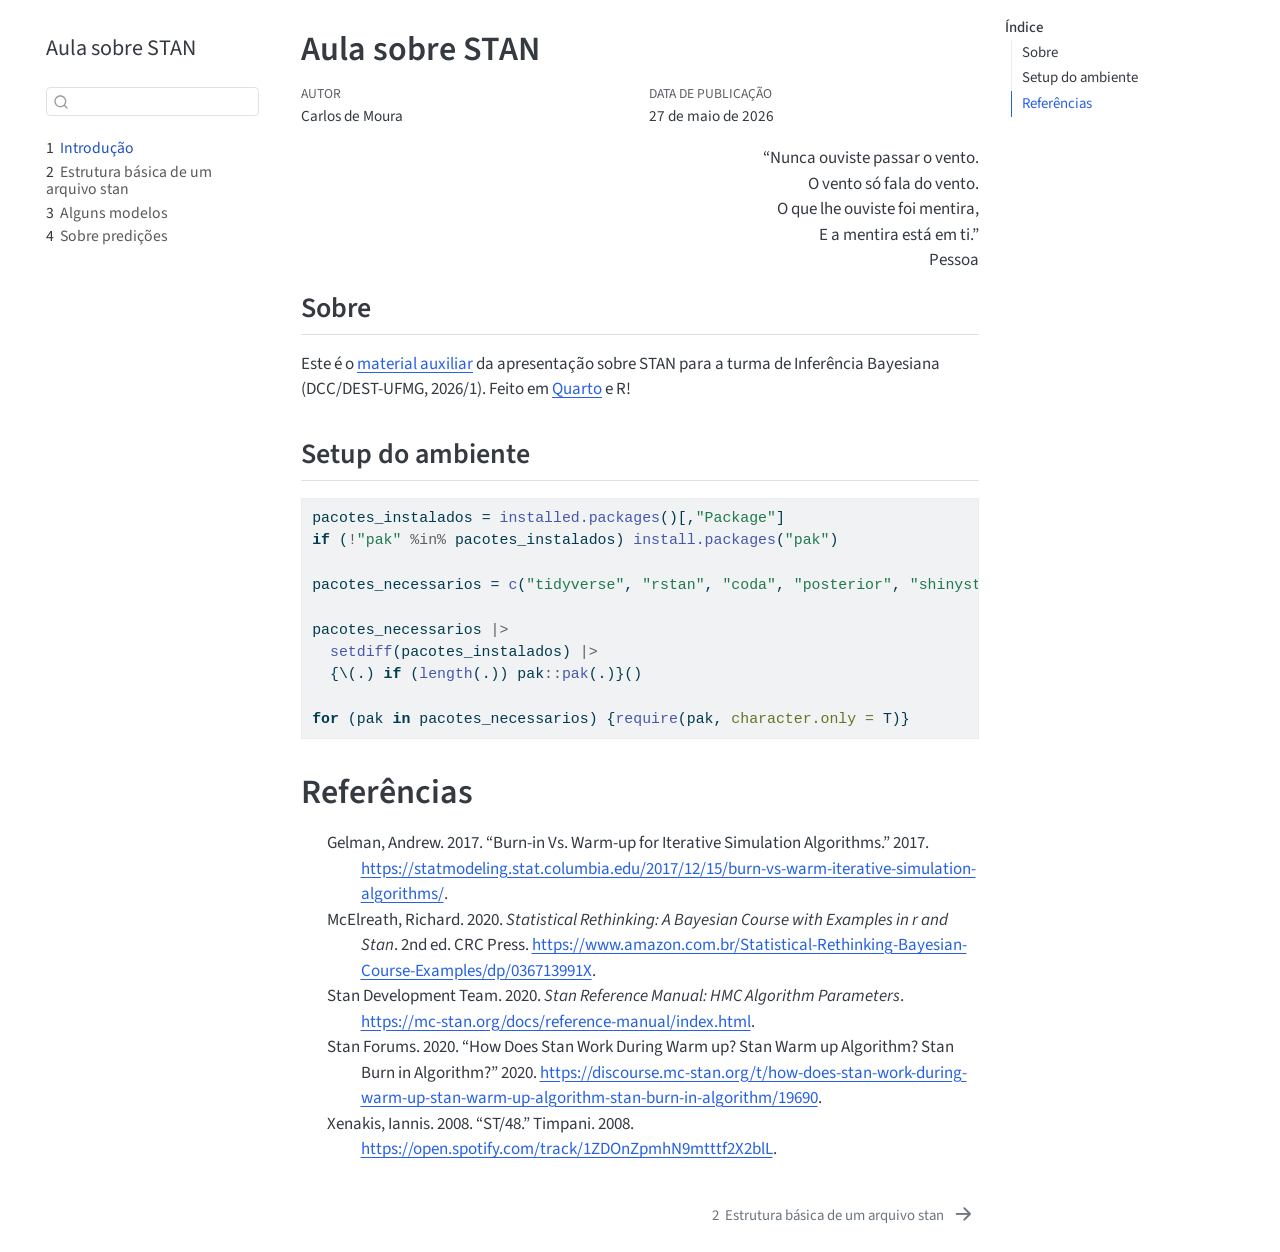
==== commit bd36fe1b: "+fa pred cv" ====
--- a/_book/index.html
+++ b/_book/index.html
@@ -250,7 +250,7 @@
 <div class="code-copy-outer-scaffold"><div class="sourceCode cell-code" id="cb1"><pre class="sourceCode r code-with-copy"><code class="sourceCode r"><span id="cb1-1"><a href="#cb1-1" aria-hidden="true" tabindex="-1"></a>pacotes_instalados <span class="ot">=</span> <span class="fu">installed.packages</span>()[,<span class="st">"Package"</span>]</span>
 <span id="cb1-2"><a href="#cb1-2" aria-hidden="true" tabindex="-1"></a><span class="cf">if</span> (<span class="sc">!</span><span class="st">"pak"</span> <span class="sc">%in%</span> pacotes_instalados) <span class="fu">install.packages</span>(<span class="st">"pak"</span>)</span>
 <span id="cb1-3"><a href="#cb1-3" aria-hidden="true" tabindex="-1"></a></span>
-<span id="cb1-4"><a href="#cb1-4" aria-hidden="true" tabindex="-1"></a>pacotes_necessarios <span class="ot">=</span> <span class="fu">c</span>(<span class="st">"tidyverse"</span>, <span class="st">"rstan"</span>, <span class="st">"coda"</span>, <span class="st">"posterior"</span>, <span class="st">"shinystan"</span>, <span class="st">"survival"</span>, <span class="st">"broom"</span>)</span>
+<span id="cb1-4"><a href="#cb1-4" aria-hidden="true" tabindex="-1"></a>pacotes_necessarios <span class="ot">=</span> <span class="fu">c</span>(<span class="st">"tidyverse"</span>, <span class="st">"rstan"</span>, <span class="st">"coda"</span>, <span class="st">"posterior"</span>, <span class="st">"shinystan"</span>, <span class="st">"survival"</span>, <span class="st">"broom"</span>, <span class="st">"rsample"</span>)</span>
 <span id="cb1-5"><a href="#cb1-5" aria-hidden="true" tabindex="-1"></a></span>
 <span id="cb1-6"><a href="#cb1-6" aria-hidden="true" tabindex="-1"></a>pacotes_necessarios <span class="sc">|&gt;</span></span>
 <span id="cb1-7"><a href="#cb1-7" aria-hidden="true" tabindex="-1"></a>  <span class="fu">setdiff</span>(pacotes_instalados) <span class="sc">|&gt;</span></span>
@@ -272,7 +272,7 @@
 </div>
 <div id="ref-stan_reference_manual" class="csl-entry" role="listitem">
 Stan Development Team. 2020. <em>Stan Reference Manual: HMC Algorithm
-Parameters</em>. <a href="https://mc-stan.org/docs/2_23/reference-manual/hmc-algorithm-parameters.html">https://mc-stan.org/docs/2_23/reference-manual/hmc-algorithm-parameters.html</a>.
+Parameters</em>. <a href="https://mc-stan.org/docs/reference-manual/index.html">https://mc-stan.org/docs/reference-manual/index.html</a>.
 </div>
 <div id="ref-stan_forum_warmup" class="csl-entry" role="listitem">
 Stan Forums. 2020. <span>“How Does Stan Work During Warm up? Stan Warm
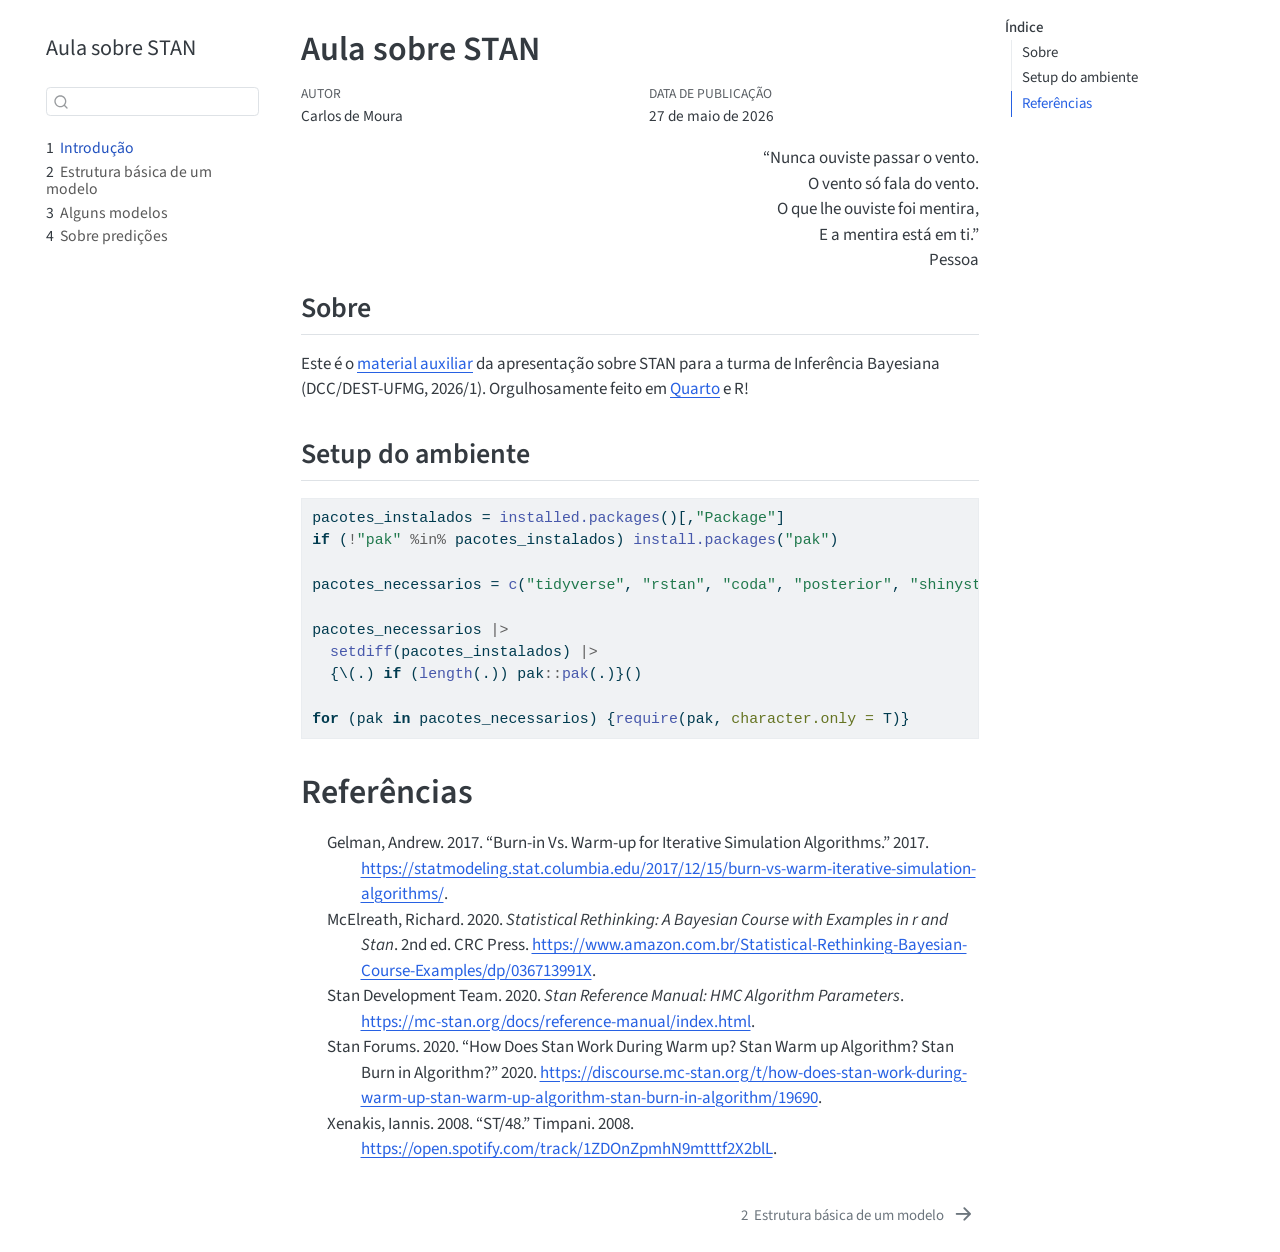
==== commit 44602f83: "+more and more text" ====
--- a/_book/index.html
+++ b/_book/index.html
@@ -172,7 +172,7 @@
         <li class="sidebar-item">
   <div class="sidebar-item-container"> 
   <a href="./basics.html" class="sidebar-item-text sidebar-link">
- <span class="menu-text"><span class="chapter-number">2</span>&nbsp; <span class="chapter-title">Estrutura básica de um arquivo stan</span></span></a>
+ <span class="menu-text"><span class="chapter-number">2</span>&nbsp; <span class="chapter-title">Estrutura básica de um modelo</span></span></a>
   </div>
 </li>
         <li class="sidebar-item">
@@ -242,7 +242,7 @@
 </div>
 <section id="sobre" class="level2 unnumbered">
 <h2 class="unnumbered anchored" data-anchor-id="sobre">Sobre</h2>
-<p>Este é o <a href="https://github.com/carlosdemoura/2026_aula_stan_dani">material auxiliar</a> da apresentação sobre STAN para a turma de Inferência Bayesiana (DCC/DEST-UFMG, 2026/1). Feito em <a href="https://quarto.org/">Quarto</a> e R!</p>
+<p>Este é o <a href="https://github.com/carlosdemoura/2026_aula_stan_dani">material auxiliar</a> da apresentação sobre STAN para a turma de Inferência Bayesiana (DCC/DEST-UFMG, 2026/1). Orgulhosamente feito em <a href="https://quarto.org/">Quarto</a> e R!</p>
 </section>
 <section id="setup-do-ambiente" class="level2 unnumbered">
 <h2 class="unnumbered anchored" data-anchor-id="setup-do-ambiente">Setup do ambiente</h2>
@@ -691,8 +691,8 @@
   <div class="nav-page nav-page-previous">
   </div>
   <div class="nav-page nav-page-next">
-      <a href="./basics.html" class="pagination-link" aria-label="Estrutura básica de um arquivo stan">
-        <span class="nav-page-text"><span class="chapter-number">2</span>&nbsp; <span class="chapter-title">Estrutura básica de um arquivo stan</span></span> <i class="bi bi-arrow-right-short"></i>
+      <a href="./basics.html" class="pagination-link" aria-label="Estrutura básica de um modelo">
+        <span class="nav-page-text"><span class="chapter-number">2</span>&nbsp; <span class="chapter-title">Estrutura básica de um modelo</span></span> <i class="bi bi-arrow-right-short"></i>
       </a>
   </div>
 </nav>
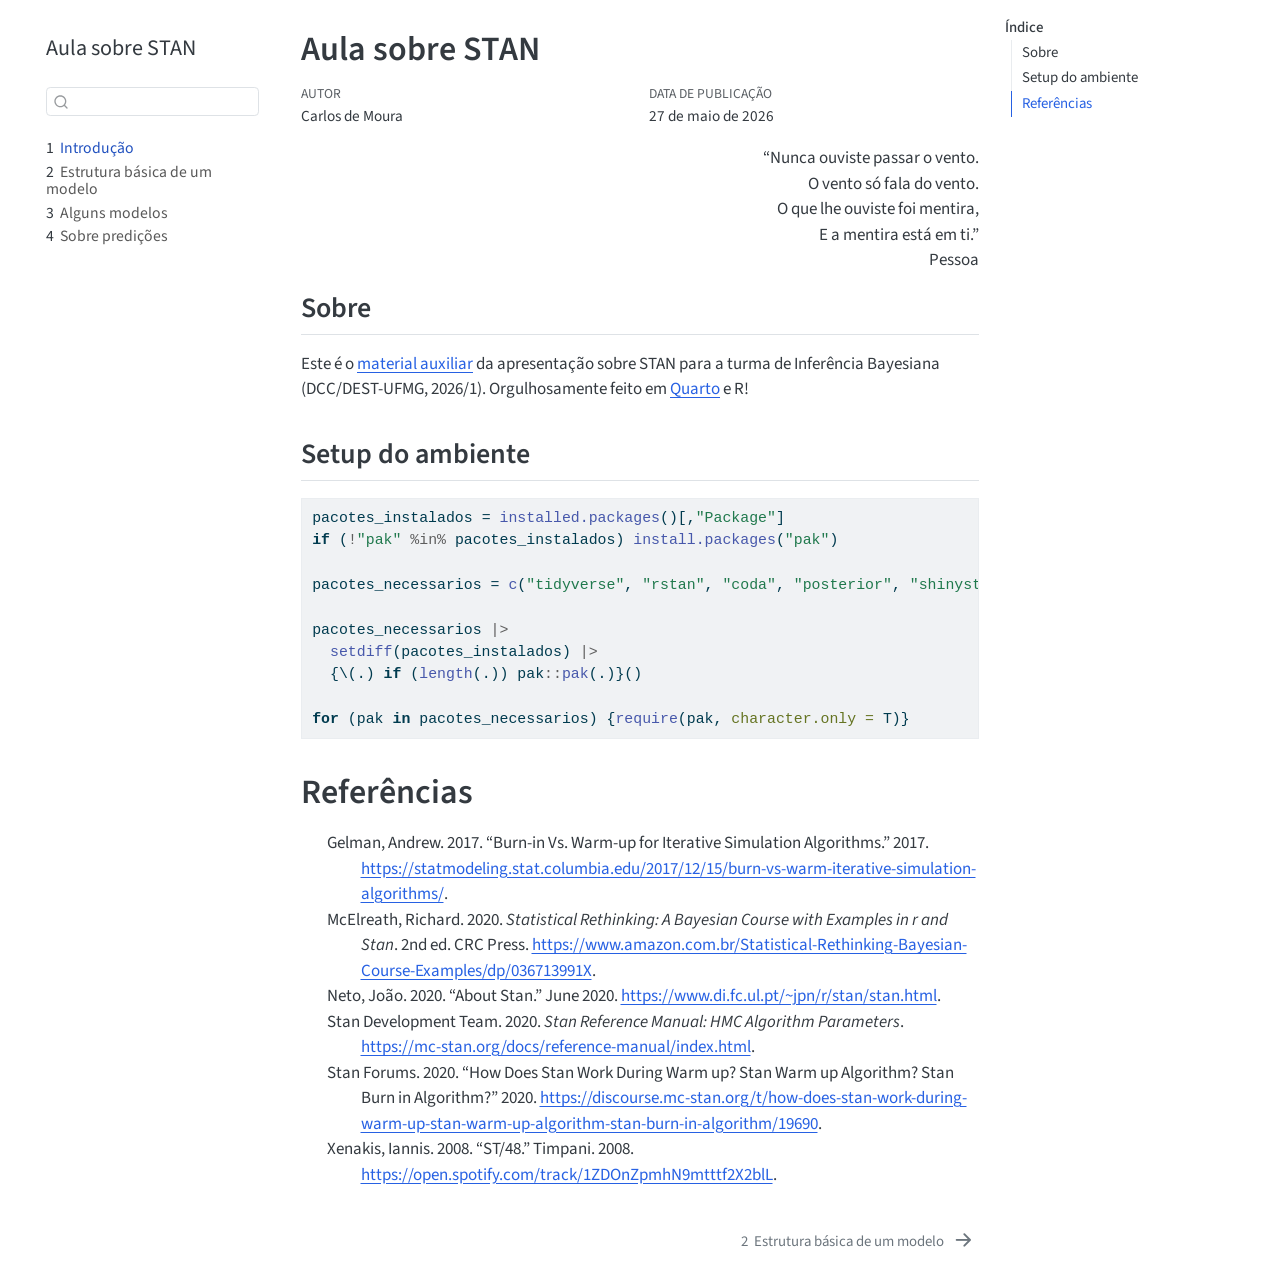
==== commit a8a94d14: "wtf" ====
--- a/_book/index.html
+++ b/_book/index.html
@@ -270,6 +270,9 @@
 McElreath, Richard. 2020. <em>Statistical Rethinking: A Bayesian Course
 with Examples in r and Stan</em>. 2nd ed. CRC Press. <a href="https://www.amazon.com.br/Statistical-Rethinking-Bayesian-Course-Examples/dp/036713991X">https://www.amazon.com.br/Statistical-Rethinking-Bayesian-Course-Examples/dp/036713991X</a>.
 </div>
+<div id="ref-neto" class="csl-entry" role="listitem">
+Neto, João. 2020. <span>“About Stan.”</span> June 2020. <a href="https://www.di.fc.ul.pt/~jpn/r/stan/stan.html">https://www.di.fc.ul.pt/~jpn/r/stan/stan.html</a>.
+</div>
 <div id="ref-stan_reference_manual" class="csl-entry" role="listitem">
 Stan Development Team. 2020. <em>Stan Reference Manual: HMC Algorithm
 Parameters</em>. <a href="https://mc-stan.org/docs/reference-manual/index.html">https://mc-stan.org/docs/reference-manual/index.html</a>.
